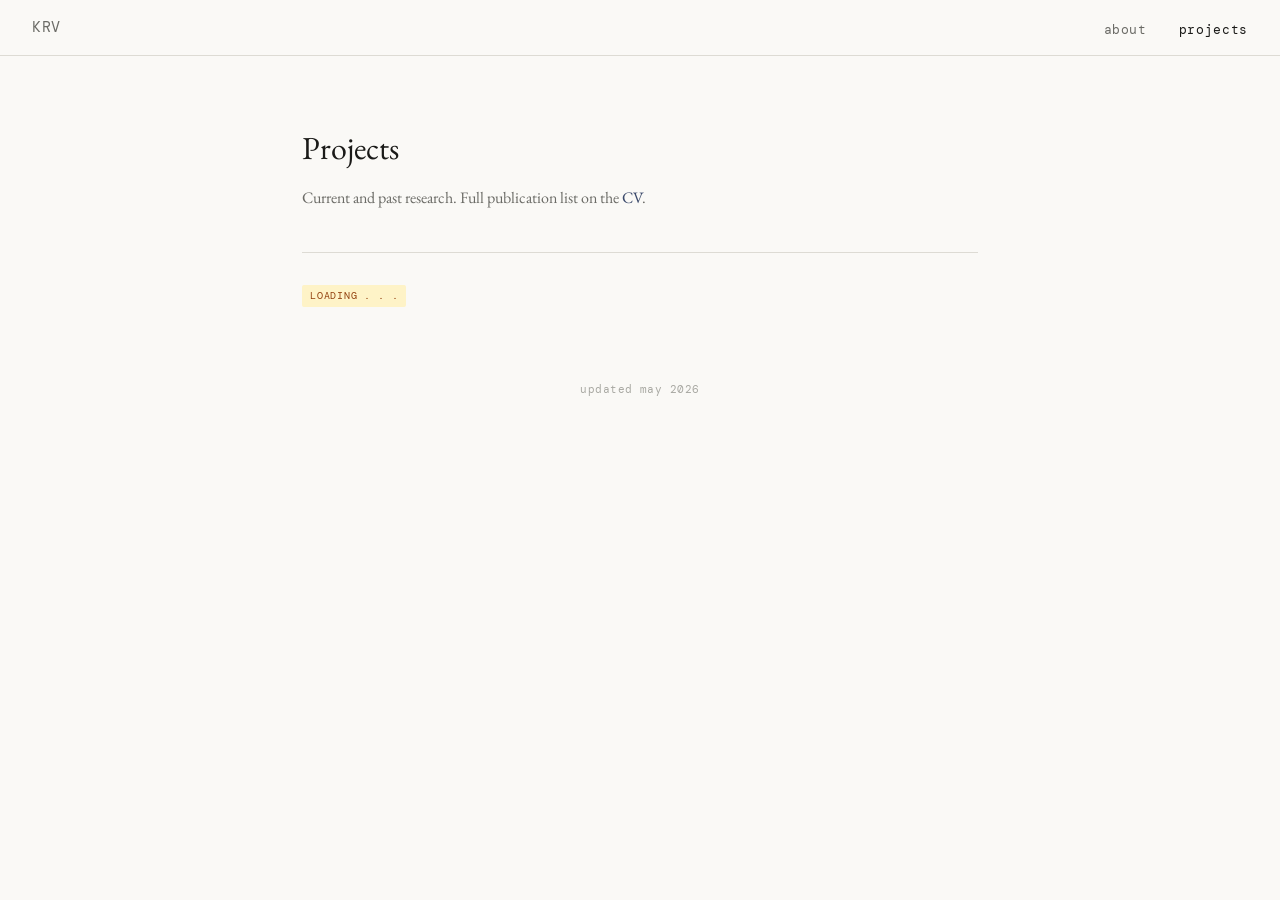
==== projects.html @ 8c597c9c "Update projects.html" ====
<!DOCTYPE html>
<html lang="en">
<head>
  <meta charset="UTF-8" />
  <meta name="viewport" content="width=device-width, initial-scale=1.0"/>
  <title>Projects — Kabir R. Vaidya</title>
  <link rel="stylesheet" href="style.css" />
</head>
<body>

<nav>
  <a href="index.html" class="nav-name">KRV</a>
  <ul class="nav-links">
    <li><a href="index.html">about</a></li>
    <!-- <li><a href="cv.html">cv</a></li> -->
    <li><a href="projects.html" class="active">projects</a></li>
  </ul>
</nav>

<main class="container">

  <div class="page-header">
      <div>
        <h1>Projects</h1>
        <p>Current and past research. Full publication list on the <a href="cv.pdf">CV</a>.</p>
      </div>
 </div>

   <!-- <div class="project-list"> -->
  
    <!-- ======== PROJECT 1 — ACTIVE ======== -->
    <!-- <div class="project"> -->
      <!-- <div class="project-meta"> -->
        <!-- <span class="project-status status-active">active</span> -->
        <!-- <span class="project-year">2026</span> -->
      <!-- </div> -->
      <!-- <h2>scrolly telling a theory paper</h2> -->
      <!-- <div class="project-tags"> -->
        <!-- <span class="tag">Political Economy</span> -->
        <!-- <span class="tag">Applied Microtheory</span> -->
        <!-- <span class="tag">Game Theory</span> -->
      <!-- </div> -->
      <!-- <p> -->
        <!-- I take a published economomic theory paper and convert it into a scrolly telling webpage.  -->
      <!-- </p> -->
      <!-- <div class = "project-links"> -->
        <!-- <a href="test.html" class="project-link" target="_blank" rel="noopener"> -->
           <!-- <svg viewBox="0 0 24 24" aria-hidden="true"> -->
              <!-- <path d="M14 3h7v7" fill="none" stroke="currentColor" stroke-width="2" -->
                    <!-- stroke-linecap="round" stroke-linejoin="round"/> -->
              <!-- <path d="M10 14L21 3" fill="none" stroke="currentColor" stroke-width="2" -->
                    <!-- stroke-linecap="round" stroke-linejoin="round"/> -->
              <!-- <path d="M21 14v4a3 3 0 0 1-3 3H6a3 3 0 0 1-3-3V6a3 3 0 0 1 3-3h4" -->
                    <!-- fill="none" stroke="currentColor" stroke-width="2" -->
                    <!-- stroke-linecap="round" stroke-linejoin="round"/> -->
            <!-- </svg> -->
      <!-- Take me there 1 -->
        <!-- </a> -->

         <!-- <a href="test2.html" class="project-link" target="_blank" rel="noopener"> -->
           <!-- <svg viewBox="0 0 24 24" aria-hidden="true"> -->
              <!-- <path d="M14 3h7v7" fill="none" stroke="currentColor" stroke-width="2" -->
                    <!-- stroke-linecap="round" stroke-linejoin="round"/> -->
              <!-- <path d="M10 14L21 3" fill="none" stroke="currentColor" stroke-width="2" -->
                    <!-- stroke-linecap="round" stroke-linejoin="round"/> -->
              <!-- <path d="M21 14v4a3 3 0 0 1-3 3H6a3 3 0 0 1-3-3V6a3 3 0 0 1 3-3h4" -->
                    <!-- fill="none" stroke="currentColor" stroke-width="2" -->
                    <!-- stroke-linecap="round" stroke-linejoin="round"/> -->
            <!-- </svg> -->
      <!-- Take me there 2 -->
        <!-- </a> -->
      <!-- <div class="project-links"> -->
        <!-- <a href="test.html" class="project-link" target="_blank" rel="noopener"> -->
          <!-- <svg viewBox="0 0 24 24" aria-hidden="true"> -->
            <!-- <path d="M9 19c-5 1.5-5-2.5-7-3m14 6v-3.87a3.37 3.37 0 0 0-.94-2.61c3.14-.35 6.44-1.54 6.44-7A5.44 5.44 0 0 0 20 4.77 5.07 5.07 0 0 0 19.91 1S18.73.65 16 2.48a13.38 13.38 0 0 0-7 0C6.27.65 5.09 1 5.09 1A5.07 5.07 0 0 0 5 4.77a5.44 5.44 0 0 0-1.5 3.78c0 5.42 3.3 6.61 6.44 7A3.37 3.37 0 0 0 9 18.13V22"/> -->
          <!-- </svg> -->
          <!-- take me there !! -->
        <!-- </a> -->
        <!-- <a href="#" class="project-link"> -->
          <!-- <svg viewBox="0 0 24 24" aria-hidden="true"> -->
            <!-- <path d="M14 2H6a2 2 0 0 0-2 2v16a2 2 0 0 0 2 2h12a2 2 0 0 0 2-2V8z"/> -->
            <!-- <polyline points="14 2 14 8 20 8"/> -->
          <!-- </svg> -->
          <!-- preprint -->
        <!-- </a> -->
      <!-- </div> -->
    <!-- </div> --> 

   <!-- ======== PROJECT  LOADING ======== -->
    <div class="project">
       <div class="project-meta">
          <span class="project-status status-ongoing">Loading . . . </span>
       </div>
    </div>  
    <!-- ======== PROJECT 2 — ACTIVE ======== -->
    <!-- <div class="project"> -->
      <!-- <div class="project-meta"> -->
        <!-- <span class="project-status status-active">active</span> -->
        <!-- <span class="project-year">2024 – present</span> -->
      <!-- </div> -->
      <!-- <h2>A Second Ongoing Collaboration</h2> -->
      <!-- <div class="project-tags"> -->
        <!-- <span class="tag">topic C</span> -->
        <!-- <span class="tag">collaborative</span> -->
      <!-- </div> -->
      <!-- <p> -->
        <!-- Brief description of a second project. Who are your collaborators? -->
        <!-- What stage is this work at? What are the expected outcomes? -->
      <!-- </p> -->
      <!-- <div class="project-links"> -->
        <!-- <a href="#" class="project-link"> -->
          <!-- <svg viewBox="0 0 24 24" aria-hidden="true"> -->
            <!-- <circle cx="12" cy="12" r="10"/> -->
            <!-- <line x1="2" y1="12" x2="22" y2="12"/> -->
            <!-- <path d="M12 2a15.3 15.3 0 0 1 4 10 15.3 15.3 0 0 1-4 10 15.3 15.3 0 0 1-4-10 15.3 15.3 0 0 1 4-10z"/> -->
          <!-- </svg> -->
          <!-- project page -->
        <!-- </a> -->
      <!-- </div> -->
    <!-- </div> -->
<!--  -->
  <!-- ======== PROJECT 3 — COMPLETE ======== -->
    <!-- <div class="project"> -->
      <!-- <div class="project-meta"> -->
        <!-- <span class="project-status status-complete">complete</span> -->
        <!-- <span class="project-year">2022 – 2024</span> -->
      <!-- </div> -->
      <!-- <h2>MSc or Undergraduate Project Title</h2> -->
      <!-- <div class="project-tags"> -->
        <!-- <span class="tag">topic D</span> -->
        <!-- <span class="tag">published</span> -->
      <!-- </div> -->
      <!-- <p> -->
        <!-- Describe a completed project — your MSc thesis, a published paper, or a finished -->
        <!-- side project. What did you find? Where was it published or presented? -->
      <!-- </p> -->
      <!-- <div class="project-links"> -->
        <!-- <a href="#" class="project-link"> -->
          <!-- <svg viewBox="0 0 24 24" aria-hidden="true"> -->
            <!-- <path d="M14 2H6a2 2 0 0 0-2 2v16a2 2 0 0 0 2 2h12a2 2 0 0 0 2-2V8z"/> -->
            <!-- <polyline points="14 2 14 8 20 8"/> -->
          <!-- </svg> -->
          <!-- paper -->
        <!-- </a> -->
        <!-- <a href="https://github.com/yourusername/old-project" class="project-link" target="_blank" rel="noopener"> -->
          <!-- <svg viewBox="0 0 24 24" aria-hidden="true"> -->
            <!-- <path d="M9 19c-5 1.5-5-2.5-7-3m14 6v-3.87a3.37 3.37 0 0 0-.94-2.61c3.14-.35 6.44-1.54 6.44-7A5.44 5.44 0 0 0 20 4.77 5.07 5.07 0 0 0 19.91 1S18.73.65 16 2.48a13.38 13.38 0 0 0-7 0C6.27.65 5.09 1 5.09 1A5.07 5.07 0 0 0 5 4.77a5.44 5.44 0 0 0-1.5 3.78c0 5.42 3.3 6.61 6.44 7A3.37 3.37 0 0 0 9 18.13V22"/> -->
          <!-- </svg> -->
          <!-- code -->
        <!-- </a> -->
      <!-- </div> -->
    <!-- </div> -->
<!--  -->
  </div>  <!-- closes project-list -->
</main>

<footer>
  updated may 2026
</footer>

</body>
</html>
---- style.css ----
/* ============================================
   ACADEMIC PERSONAL WEBSITE — style.css
   ============================================ */

@import url('https://fonts.googleapis.com/css2?family=EB+Garamond:ital,wght@0,400;0,500;1,400&family=DM+Mono:wght@400;500&display=swap');

/* ---- RESET & BASE ---- */
*, *::before, *::after {
  box-sizing: border-box;
  margin: 0;
  padding: 0;
}

:root {
  --ink:         #1a1a18;
  --ink-muted:   #6b6b66;
  --ink-faint:   #a8a8a2;
  --paper:       #faf9f6;
  --paper-warm:  #f2f0ea;
  --accent:      #3b4a6b;
  --accent-hover:#2a3756;
  --rule:        #dddbd4;
  --serif:       'EB Garamond', Georgia, serif;
  --mono:        'DM Mono', monospace;
}

html {
  scroll-behavior: smooth;
}

body {
  font-family: var(--serif);
  background: var(--paper);
  color: var(--ink);
  font-size: 18px;
  line-height: 1.75;
}

a {
  color: var(--accent);
  text-decoration: none;
  transition: color 0.15s;
}

a:hover {
  color: var(--accent-hover);
}

/* ---- NAVIGATION ---- */
nav {
  position: sticky;
  top: 0;
  z-index: 100;
  background: var(--paper);
  border-bottom: 1px solid var(--rule);
  padding: 0 2rem;
  display: flex;
  align-items: center;
  justify-content: space-between;
  height: 56px;
}

.nav-name {
  font-family: var(--mono);
  font-size: 15px;
  color: var(--ink-muted);
  letter-spacing: 0.04em;
  text-decoration: none;
}

.nav-links {
  display: flex;
  gap: 2rem;
  list-style: none;
}

.nav-links a {
  font-family: var(--mono);
  font-size: 13px;
  color: var(--ink-muted);
  letter-spacing: 0.05em;
  text-transform: lowercase;
}

.nav-links a:hover,
.nav-links a.active {
  color: var(--ink);
}

/* ---- LAYOUT ---- */
.container {
  max-width: 740px;
  margin: 0 auto;
  padding: 0 2rem;
}

/* ---- FOOTER ---- */
footer {
  text-align: center;
  padding: 2rem;
  font-family: var(--mono);
  font-size: 11px;
  color: var(--ink-faint);
  letter-spacing: 0.04em;
}

/* ============================================
   INDEX PAGE
   ============================================ */

.hero {
  padding: 5rem 0 4rem;
  border-bottom: 1px solid var(--rule);
}

.hero-inner {
  display: flex;
  align-items: flex-start;
  gap: 3rem;
}

/* ---- PHOTO ---- */
.photo-wrap {
  flex-shrink: 0;
}

.photo {
  width: 220px;
  height: 220px;
  border-radius: 200%;
  object-fit: cover;
  object-position: center;
  display: block;
  border: 1px solid var(--rule);
}

/* ---- HERO TEXT ---- */
.hero-text h1 {
  font-size: 2.4rem;
  font-weight: 400;
  line-height: 1.15;
  margin-bottom: 0.35rem;
  letter-spacing: -0.01em;
}

.hero-text .position {
  font-family: var(--mono);
  font-size: 13px;
  color: var(--ink-muted);
  letter-spacing: 0.04em;
  margin-bottom: 1.2rem;
}

.hero-text p {
  color: var(--ink-muted);
  font-size: 1rem;
  max-width: 480px;
}

/* ---- CONTACT LINKS ---- */
.contact-links {
  display: flex;
  flex-wrap: wrap;
  gap: 1.4rem;
  margin-top: 1.6rem;
}

.contact-link {
  display: inline-flex;
  align-items: center;
  gap: 0.45rem;
  font-family: var(--mono);
  font-size: 13px;
  color: var(--accent);
  letter-spacing: 0.02em;
}

.contact-link:hover {
  color: var(--accent-hover);
}

.contact-link svg {
  width: 16px;
  height: 16px;
  flex-shrink: 0;
  stroke: currentColor;
  fill: none;
  stroke-width: 1.8;
  stroke-linecap: round;
  stroke-linejoin: round;
}

/* ---- HOME SECTIONS ---- */
.home-section {
  padding: 3.5rem 0;
  border-bottom: 1px solid var(--rule);
}

.home-section:last-of-type {
  border-bottom: none;
}

.section-label {
  font-family: var(--mono);
  font-size: 11px;
  letter-spacing: 0.1em;
  text-transform: uppercase;
  color: var(--ink-faint);
  margin-bottom: 1.5rem;
}

/* ---- NEWS ---- */
.news-list {
  list-style: none;
}

.news-item {
  display: grid;
  grid-template-columns: 80px 1fr;
  gap: 0 1.5rem;
  padding: 0.6rem 0;
  border-top: 1px solid var(--rule);
  font-size: 0.95rem;
}

.news-date {
  font-family: var(--mono);
  font-size: 12px;
  color: var(--ink-faint);
  padding-top: 0.1rem;
  letter-spacing: 0.03em;
}

/* ============================================
   CV PAGE
   ============================================ */

.page-header {
  padding: 4rem 0 2.5rem;
  border-bottom: 1px solid var(--rule);
  display: flex;
  justify-content: space-between;
  align-items: flex-end;
}

.page-header h1 {
  font-size: 2rem;
  font-weight: 400;
}

.page-header p {
  color: var(--ink-muted);
  font-size: 1rem;
  margin-top: 0.5rem;
  max-width: 500px;
}

.download-link {
  display: inline-flex;
  align-items: center;
  gap: 0.4rem;
  font-family: var(--mono);
  font-size: 12px;
  color: var(--accent);
  letter-spacing: 0.03em;
}

.download-link:hover {
  color: var(--accent-hover);
}

.download-link svg {
  width: 14px;
  height: 14px;
  stroke: currentColor;
  fill: none;
  stroke-width: 1.8;
  stroke-linecap: round;
  stroke-linejoin: round;
}

/* ---- CV GRID ---- */
.cv-section {
  padding: 2.5rem 0;
  border-bottom: 1px solid var(--rule);
  display: grid;
  grid-template-columns: 140px 1fr;
  gap: 0 2rem;
}

.cv-section:last-of-type {
  border-bottom: none;
}

.cv-section-label {
  font-family: var(--mono);
  font-size: 11px;
  letter-spacing: 0.1em;
  text-transform: uppercase;
  color: var(--ink-faint);
  padding-top: 0.15rem;
}

/* ---- CV ENTRIES ---- */
.cv-entry {
  margin-bottom: 1.6rem;
}

.cv-entry:last-child {
  margin-bottom: 0;
}

.cv-entry-header {
  display: flex;
  justify-content: space-between;
  align-items: baseline;
  gap: 1rem;
}

.cv-entry-title {
  font-size: 1rem;
  font-weight: 500;
}

.cv-entry-date {
  font-family: var(--mono);
  font-size: 12px;
  color: var(--ink-faint);
  white-space: nowrap;
  letter-spacing: 0.03em;
}

.cv-entry-sub {
  color: var(--ink-muted);
  font-size: 0.95rem;
  font-style: italic;
}

.cv-entry-detail {
  color: var(--ink-muted);
  font-size: 0.9rem;
  margin-top: 0.2rem;
}

/* ---- PUBLICATIONS (CV) ---- */
.pub-entry {
  margin-bottom: 1.4rem;
  padding-left: 1rem;
  border-left: 2px solid var(--rule);
}

.pub-entry:last-child {
  margin-bottom: 0;
}

.pub-title {
  font-size: 1rem;
}

.pub-authors {
  font-size: 0.9rem;
  color: var(--ink-muted);
  font-style: italic;
}

.pub-venue {
  font-family: var(--mono);
  font-size: 12px;
  color: var(--ink-faint);
  letter-spacing: 0.02em;
}

.pub-link {
  font-family: var(--mono);
  font-size: 12px;
  color: var(--accent);
}

.pub-link:hover {
  text-decoration: underline;
}

/* ---- SKILLS (CV) ---- */
.skill-group {
  margin-bottom: 0.8rem;
  font-size: 0.95rem;
}

.skill-group:last-child {
  margin-bottom: 0;
}

.skill-group-name {
  font-family: var(--mono);
  font-size: 12px;
  color: var(--ink-faint);
  display: inline-block;
  width: 90px;
}

/* ============================================
   PROJECTS PAGE
   ============================================ */

.project-list {
  padding: 2.5rem 0;
}

.project {
  padding: 2rem 0;
  border-bottom: 1px solid var(--rule);
}

.project:first-child {
  padding-top: 0;
}

.project:last-child {
  border-bottom: none;
}

.project-meta {
  display: flex;
  align-items: center;
  gap: 0.8rem;
  margin-bottom: 0.6rem;
}

.project-status {
  font-family: var(--mono);
  font-size: 10px;
  letter-spacing: 0.08em;
  text-transform: uppercase;
  padding: 2px 8px;
  border-radius: 2px;
}

.status-active {
  background: #e8f0e8;
  color: #3a6b3a;
}

.status-ongoing {
  background: #fef3c7;
  color: #92400e;
}

.status-complete {
  background: var(--paper-warm);
  color: var(--ink-faint);
}

.project-year {
  font-family: var(--mono);
  font-size: 12px;
  color: var(--ink-faint);
  letter-spacing: 0.03em;
}

.project h2 {
  font-size: 1.25rem;
  font-weight: 500;
  line-height: 1.3;
  margin-bottom: 0.6rem;
}

.project-tags {
  display: flex;
  flex-wrap: wrap;
  gap: 0.4rem;
  margin-bottom: 0.8rem;
}

.tag {
  font-family: var(--mono);
  font-size: 11px;
  color: var(--ink-faint);
  border: 1px solid var(--rule);
  padding: 1px 7px;
  border-radius: 2px;
  letter-spacing: 0.03em;
}

.project p {
  color: var(--ink-muted);
  font-size: 0.97rem;
}

.project-links {
  display: flex;
  gap: 1.2rem;
  margin-top: 0.9rem;
}

.project-link {
  display: inline-flex;
  align-items: center;
  gap: 0.35rem;
  font-family: var(--mono);
  font-size: 12px;
  color: var(--accent);
  letter-spacing: 0.02em;
}

.project-link:hover {
  color: var(--accent-hover);
}

.project-link svg {
  width: 13px;
  height: 13px;
  stroke: currentColor;
  fill: none;
  stroke-width: 1.8;
  stroke-linecap: round;
  stroke-linejoin: round;
}

/* ============================================
   RESPONSIVE
   ============================================ */

@media (max-width: 600px) {
  .nav-name        { display: none; }
  .hero            { padding: 3rem 0 2.5rem; }
  .hero-inner      { flex-direction: column; gap: 1.5rem; }
  .hero-text h1    { font-size: 1.9rem; }
  .page-header     { flex-direction: column; gap: 1rem; align-items: flex-start; }
  .cv-section      { grid-template-columns: 1fr; }
  .cv-section-label{ margin-bottom: 0.8rem; }
}
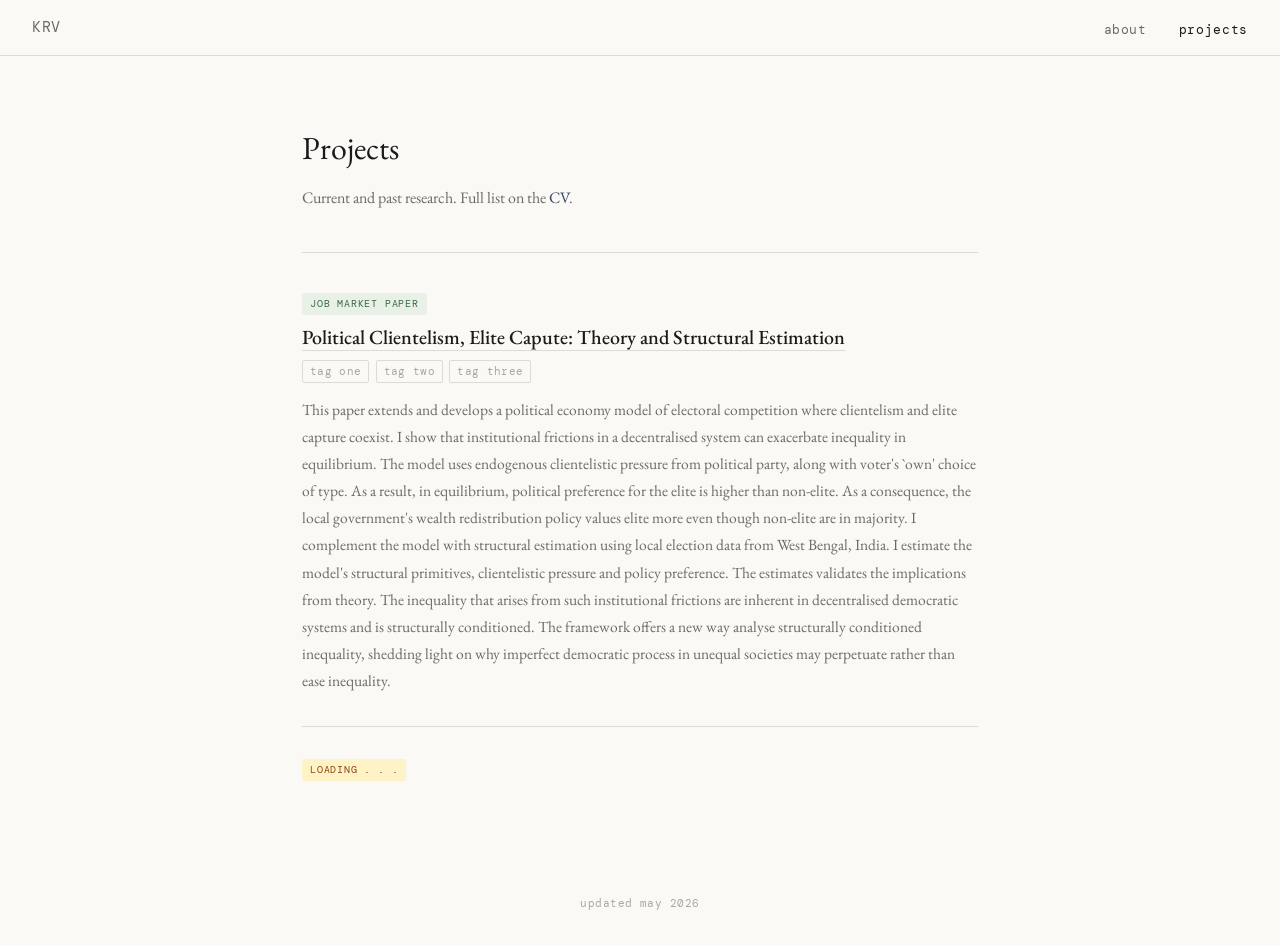
==== commit 1ded7595: "Update projects.html" ====
--- a/projects.html
+++ b/projects.html
@@ -22,70 +22,34 @@
   <div class="page-header">
       <div>
         <h1>Projects</h1>
-        <p>Current and past research. Full publication list on the <a href="cv.pdf">CV</a>.</p>
+        <p>Current and past research. Full list on the <a href="cv.pdf">CV</a>.</p>
       </div>
  </div>
 
-   <!-- <div class="project-list"> -->
-  
-    <!-- ======== PROJECT 1 — ACTIVE ======== -->
-    <!-- <div class="project"> -->
-      <!-- <div class="project-meta"> -->
-        <!-- <span class="project-status status-active">active</span> -->
-        <!-- <span class="project-year">2026</span> -->
-      <!-- </div> -->
-      <!-- <h2>scrolly telling a theory paper</h2> -->
-      <!-- <div class="project-tags"> -->
-        <!-- <span class="tag">Political Economy</span> -->
-        <!-- <span class="tag">Applied Microtheory</span> -->
-        <!-- <span class="tag">Game Theory</span> -->
-      <!-- </div> -->
-      <!-- <p> -->
-        <!-- I take a published economomic theory paper and convert it into a scrolly telling webpage.  -->
-      <!-- </p> -->
-      <!-- <div class = "project-links"> -->
-        <!-- <a href="test.html" class="project-link" target="_blank" rel="noopener"> -->
-           <!-- <svg viewBox="0 0 24 24" aria-hidden="true"> -->
-              <!-- <path d="M14 3h7v7" fill="none" stroke="currentColor" stroke-width="2" -->
-                    <!-- stroke-linecap="round" stroke-linejoin="round"/> -->
-              <!-- <path d="M10 14L21 3" fill="none" stroke="currentColor" stroke-width="2" -->
-                    <!-- stroke-linecap="round" stroke-linejoin="round"/> -->
-              <!-- <path d="M21 14v4a3 3 0 0 1-3 3H6a3 3 0 0 1-3-3V6a3 3 0 0 1 3-3h4" -->
-                    <!-- fill="none" stroke="currentColor" stroke-width="2" -->
-                    <!-- stroke-linecap="round" stroke-linejoin="round"/> -->
-            <!-- </svg> -->
-      <!-- Take me there 1 -->
-        <!-- </a> -->
+  <div class="project-list">
 
-         <!-- <a href="test2.html" class="project-link" target="_blank" rel="noopener"> -->
-           <!-- <svg viewBox="0 0 24 24" aria-hidden="true"> -->
-              <!-- <path d="M14 3h7v7" fill="none" stroke="currentColor" stroke-width="2" -->
-                    <!-- stroke-linecap="round" stroke-linejoin="round"/> -->
-              <!-- <path d="M10 14L21 3" fill="none" stroke="currentColor" stroke-width="2" -->
-                    <!-- stroke-linecap="round" stroke-linejoin="round"/> -->
-              <!-- <path d="M21 14v4a3 3 0 0 1-3 3H6a3 3 0 0 1-3-3V6a3 3 0 0 1 3-3h4" -->
-                    <!-- fill="none" stroke="currentColor" stroke-width="2" -->
-                    <!-- stroke-linecap="round" stroke-linejoin="round"/> -->
-            <!-- </svg> -->
-      <!-- Take me there 2 -->
-        <!-- </a> -->
-      <!-- <div class="project-links"> -->
-        <!-- <a href="test.html" class="project-link" target="_blank" rel="noopener"> -->
-          <!-- <svg viewBox="0 0 24 24" aria-hidden="true"> -->
-            <!-- <path d="M9 19c-5 1.5-5-2.5-7-3m14 6v-3.87a3.37 3.37 0 0 0-.94-2.61c3.14-.35 6.44-1.54 6.44-7A5.44 5.44 0 0 0 20 4.77 5.07 5.07 0 0 0 19.91 1S18.73.65 16 2.48a13.38 13.38 0 0 0-7 0C6.27.65 5.09 1 5.09 1A5.07 5.07 0 0 0 5 4.77a5.44 5.44 0 0 0-1.5 3.78c0 5.42 3.3 6.61 6.44 7A3.37 3.37 0 0 0 9 18.13V22"/> -->
-          <!-- </svg> -->
-          <!-- take me there !! -->
-        <!-- </a> -->
-        <!-- <a href="#" class="project-link"> -->
-          <!-- <svg viewBox="0 0 24 24" aria-hidden="true"> -->
-            <!-- <path d="M14 2H6a2 2 0 0 0-2 2v16a2 2 0 0 0 2 2h12a2 2 0 0 0 2-2V8z"/> -->
-            <!-- <polyline points="14 2 14 8 20 8"/> -->
-          <!-- </svg> -->
-          <!-- preprint -->
-        <!-- </a> -->
-      <!-- </div> -->
-    <!-- </div> --> 
-
+      <!-- ======== JOB MARKET PAPER ======== -->
+      <div class="project">
+        <div class="project-meta">
+          <span class="project-status status-active">job market paper</span>
+      </div>
+        <h2><a href="jmp.pdf" target="_blank" rel="noopener" style="color: inherit; text-decoration: none; border-bottom: 1px solid var(--rule);">Political Clientelism, Elite Capute: Theory and Structural Estimation</a></h2>
+        <div class="project-tags">
+            <span class="tag">tag one</span>
+            <span class="tag">tag two</span>
+            <span class="tag">tag three</span>
+        </div>
+          <p style="margin-top: 0.8rem;">
+            This paper extends and develops a political economy model of electoral competition where clientelism and elite capture coexist. 
+            I show that institutional frictions in a decentralised system can exacerbate inequality in equilibrium.  
+            The model uses endogenous clientelistic pressure from political party, along with voter's `own' choice of type. 
+            As a result, in equilibrium, political preference for the elite is higher than non-elite. 
+            As a consequence, the local government's wealth redistribution policy values elite more even though non-elite are in majority.  
+            I complement the model with structural estimation using local election data from West Bengal, India. I estimate the model's structural primitives, clientelistic pressure and policy preference. 
+            The estimates validates the implications from theory. The inequality that arises from such institutional frictions are inherent in decentralised  democratic systems and is structurally conditioned.
+            The framework offers a new way analyse structurally conditioned inequality, shedding light on why imperfect democratic process in unequal societies may perpetuate rather than ease inequality.
+        </p>
+    </div>
    <!-- ======== PROJECT  LOADING ======== -->
     <div class="project">
        <div class="project-meta">
--- a/style.css
+++ b/style.css
@@ -125,8 +125,8 @@
 }
 
 .photo {
-  width: 220px;
-  height: 220px;
+  width: 210px;
+  height: 210px;
   border-radius: 200%;
   object-fit: cover;
   object-position: center;
@@ -154,7 +154,8 @@
 .hero-text p {
   color: var(--ink-muted);
   font-size: 1rem;
-  max-width: 480px;
+  max-width: 500px;
+  text-align: justify;
 }
 
 /* ---- CONTACT LINKS ---- */
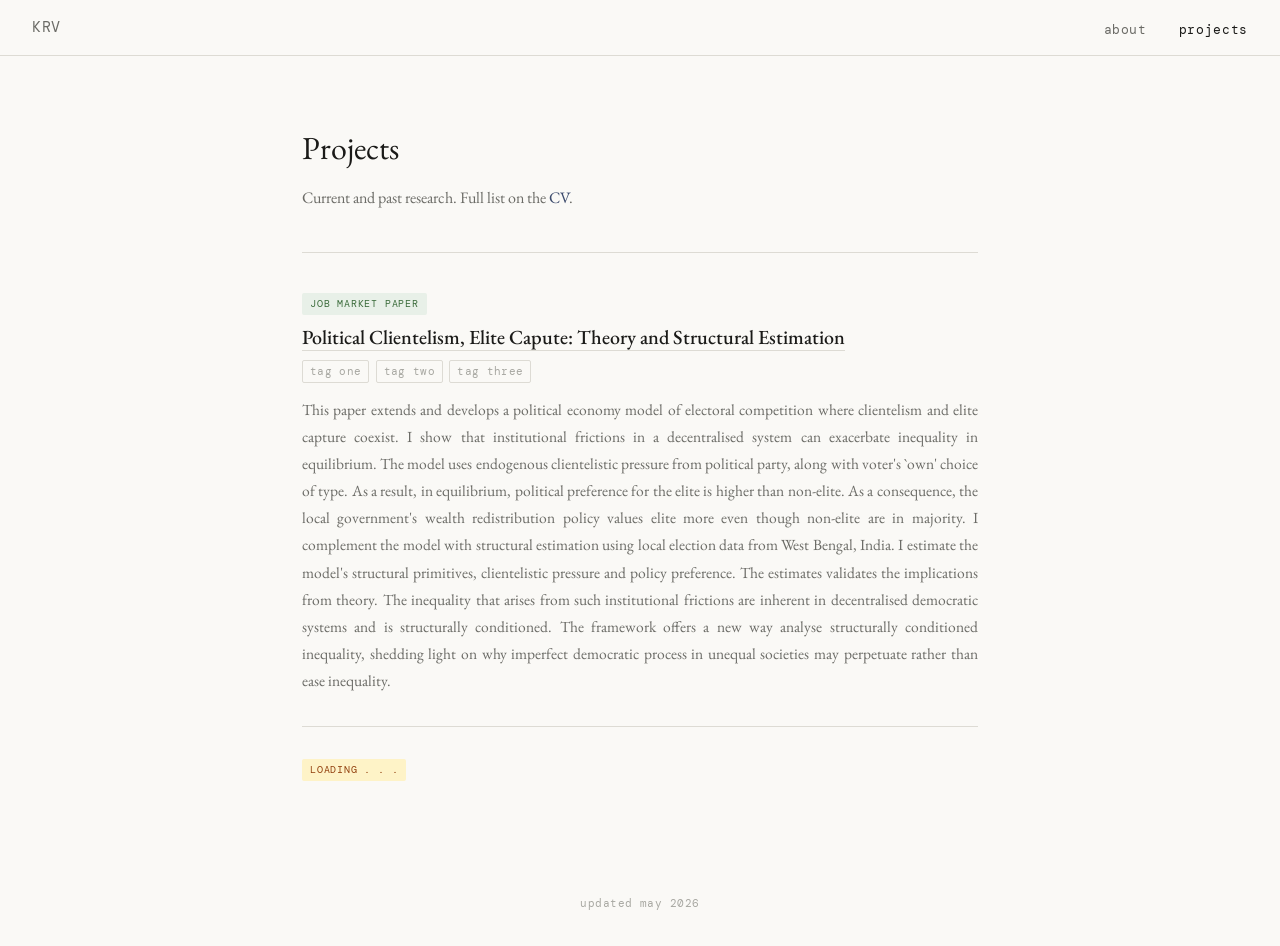
==== commit fdce87ef: "Update projects.html" ====
--- a/projects.html
+++ b/projects.html
@@ -39,7 +39,7 @@
             <span class="tag">tag two</span>
             <span class="tag">tag three</span>
         </div>
-          <p style="margin-top: 0.8rem;">
+          <p style="margin-top: 0.8rem; text-align: justify; ">
             This paper extends and develops a political economy model of electoral competition where clientelism and elite capture coexist. 
             I show that institutional frictions in a decentralised system can exacerbate inequality in equilibrium.  
             The model uses endogenous clientelistic pressure from political party, along with voter's `own' choice of type. 
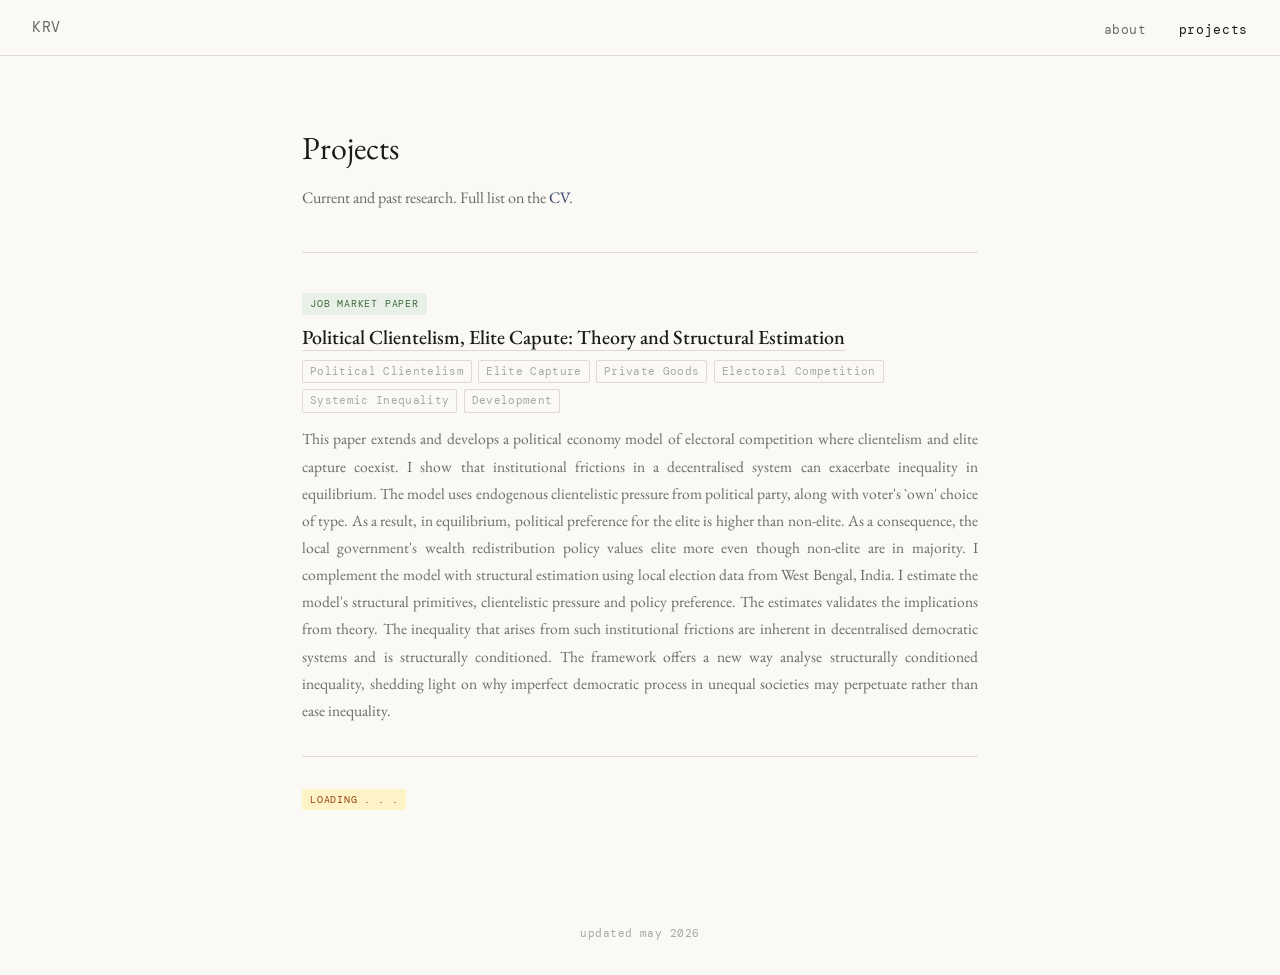
==== commit b2a701ac: "Update projects.html" ====
--- a/projects.html
+++ b/projects.html
@@ -35,9 +35,13 @@
       </div>
         <h2><a href="jmp.pdf" target="_blank" rel="noopener" style="color: inherit; text-decoration: none; border-bottom: 1px solid var(--rule);">Political Clientelism, Elite Capute: Theory and Structural Estimation</a></h2>
         <div class="project-tags">
-            <span class="tag">tag one</span>
-            <span class="tag">tag two</span>
-            <span class="tag">tag three</span>
+            <span class="tag">Political Clientelism</span>
+            <span class="tag">Elite Capture</span>
+            <span class="tag">Private Goods</span>
+            <span class="tag">Electoral Competition</span>
+            <span class="tag">Systemic Inequality</span>
+            <span class="tag">Development</span>
+          
         </div>
           <p style="margin-top: 0.8rem; text-align: justify; ">
             This paper extends and develops a political economy model of electoral competition where clientelism and elite capture coexist. 
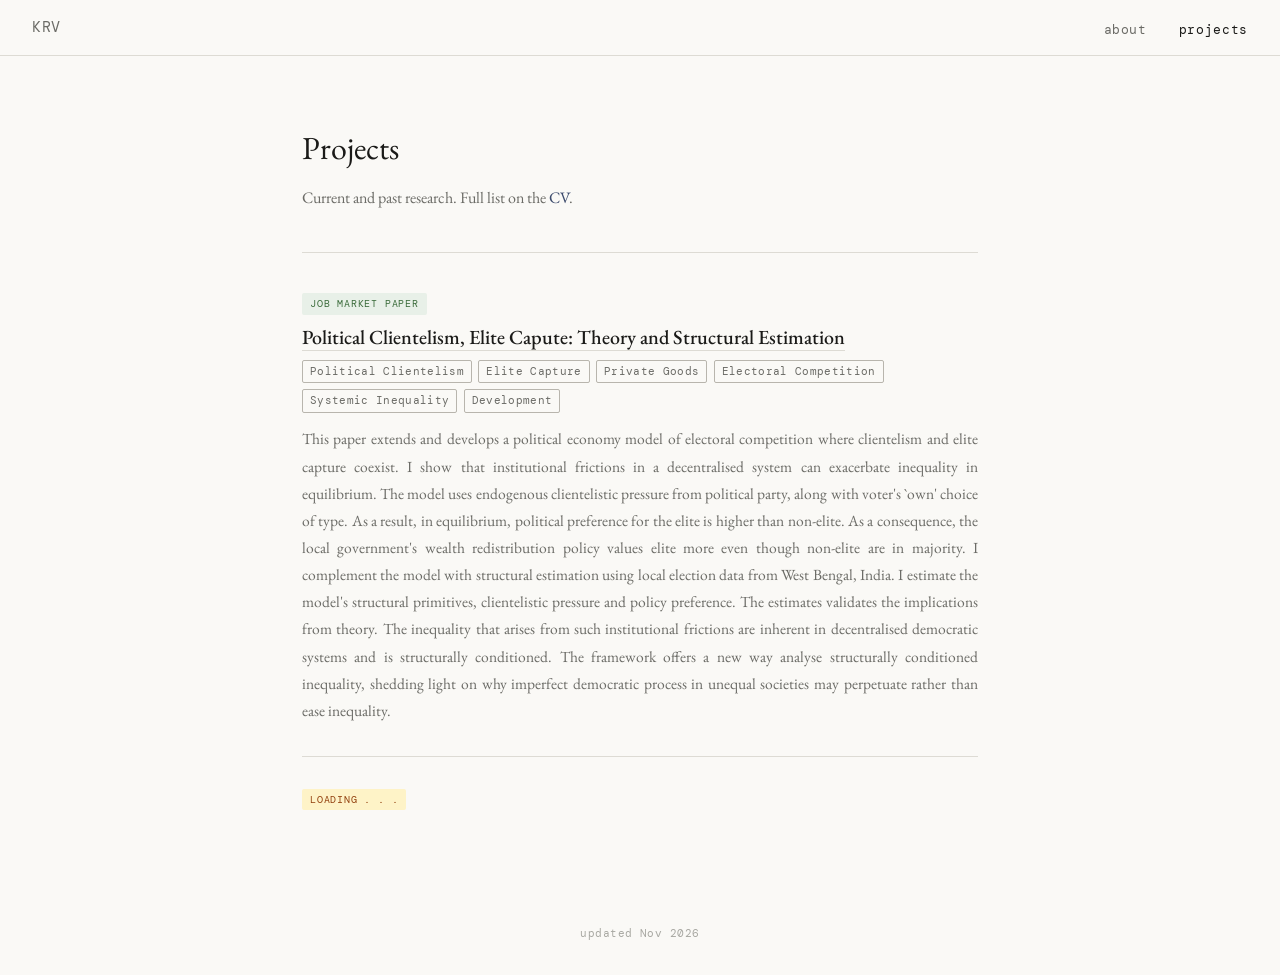
==== commit 5861fba5: "Update projects.html" ====
--- a/projects.html
+++ b/projects.html
@@ -123,7 +123,7 @@
 </main>
 
 <footer>
-  updated may 2026
+  updated Nov 2026
 </footer>
 
 </body>
--- a/style.css
+++ b/style.css
@@ -475,8 +475,8 @@
 .tag {
   font-family: var(--mono);
   font-size: 11px;
-  color: var(--ink-faint);
-  border: 1px solid var(--rule);
+  color: var(--ink-muted);
+  border: 1px solid #b8b5ad;
   padding: 1px 7px;
   border-radius: 2px;
   letter-spacing: 0.03em;
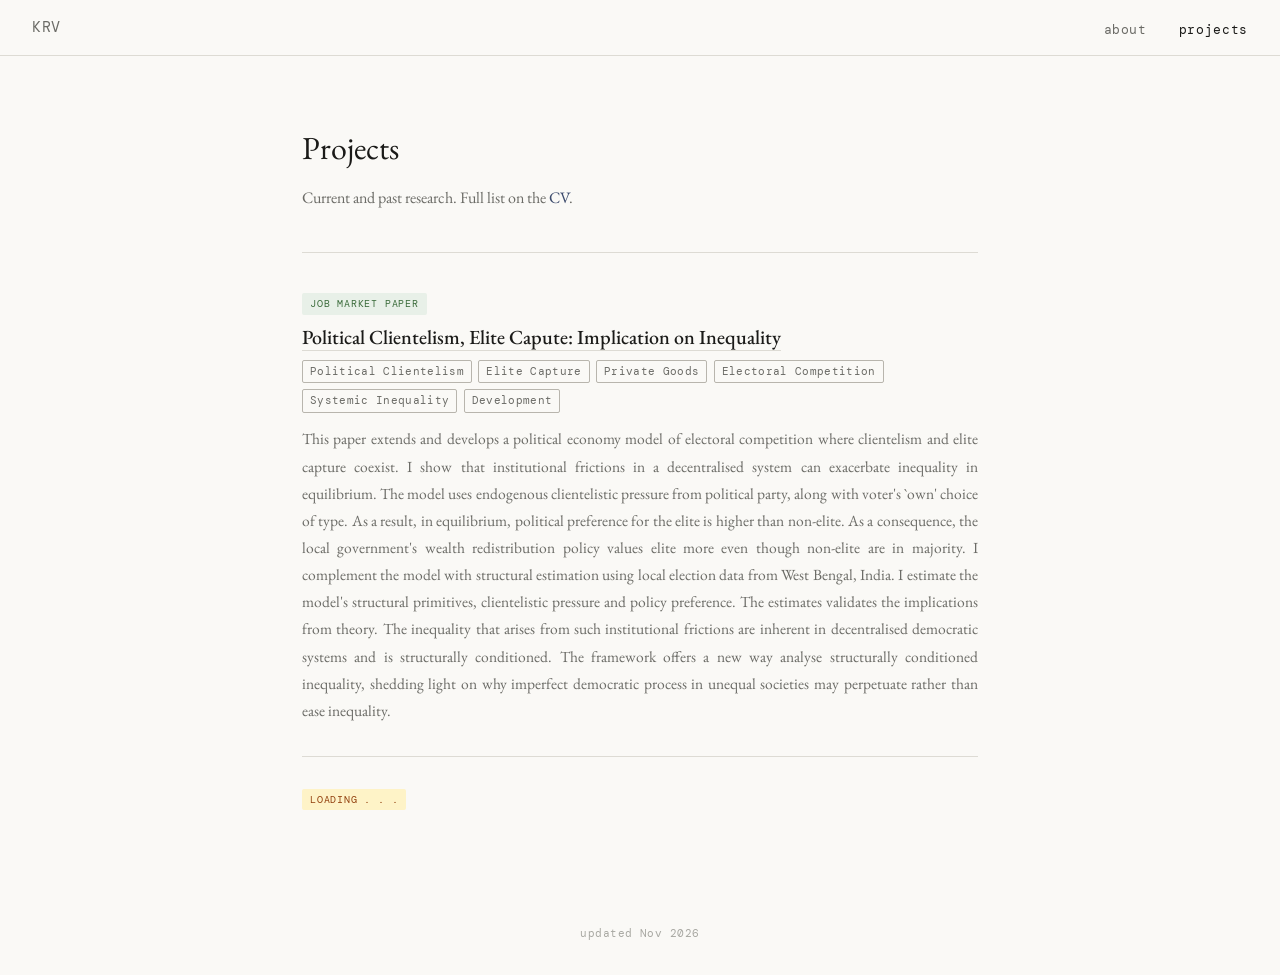
==== commit 08f44d65: "Update projects.html" ====
--- a/projects.html
+++ b/projects.html
@@ -33,7 +33,7 @@
         <div class="project-meta">
           <span class="project-status status-active">job market paper</span>
       </div>
-        <h2><a href="jmp.pdf" target="_blank" rel="noopener" style="color: inherit; text-decoration: none; border-bottom: 1px solid var(--rule);">Political Clientelism, Elite Capute: Theory and Structural Estimation</a></h2>
+        <h2><a href="Job_Market_Paper.pdf" target="_blank" rel="noopener" style="color: inherit; text-decoration: none; border-bottom: 1px solid var(--rule);">Political Clientelism, Elite Capute: Implication on Inequality</a></h2>
         <div class="project-tags">
             <span class="tag">Political Clientelism</span>
             <span class="tag">Elite Capture</span>
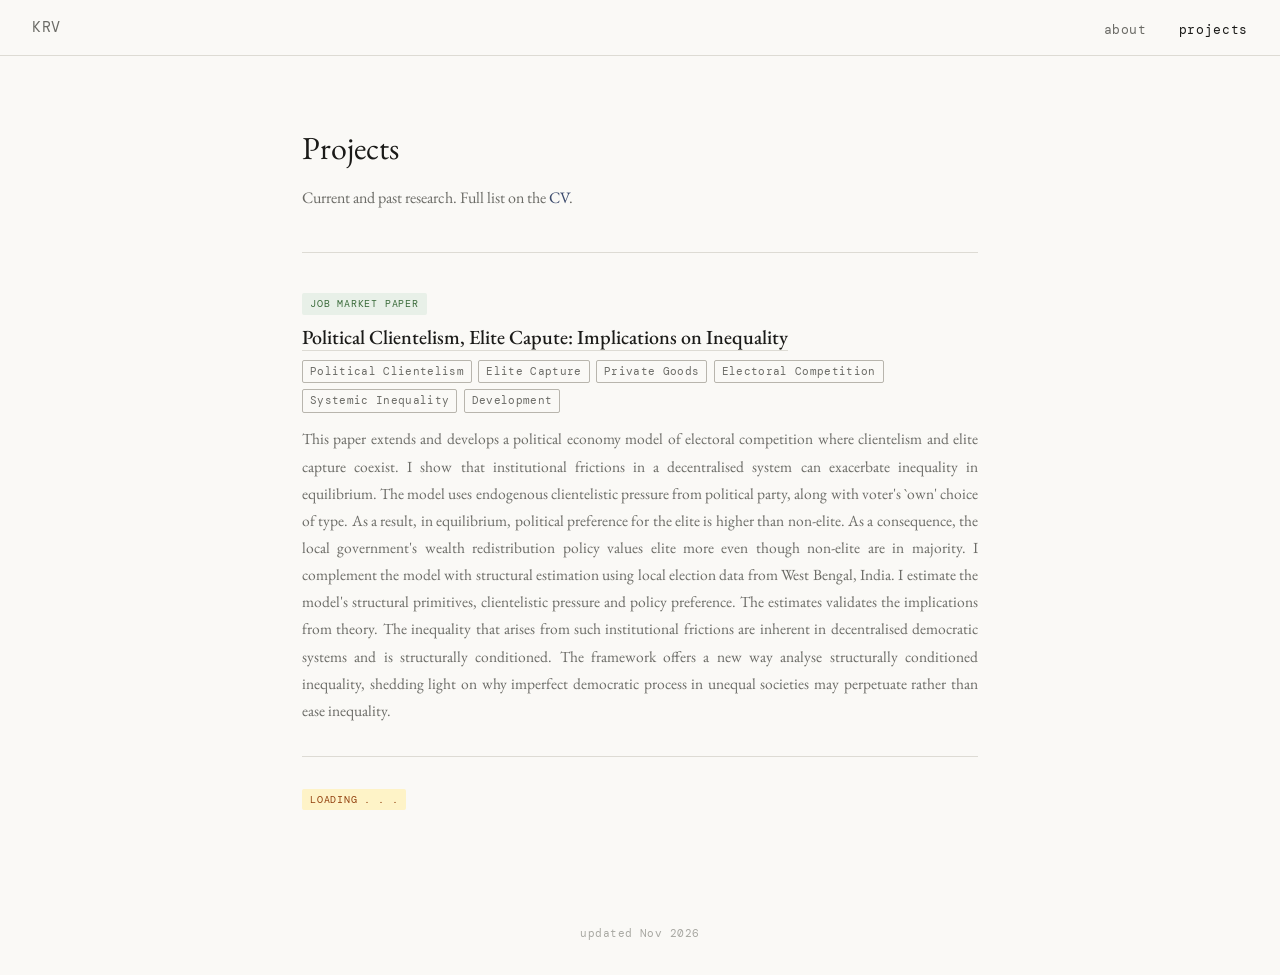
==== commit a105fb94: "Update projects.html" ====
--- a/projects.html
+++ b/projects.html
@@ -33,7 +33,7 @@
         <div class="project-meta">
           <span class="project-status status-active">job market paper</span>
       </div>
-        <h2><a href="Job_Market_Paper.pdf" target="_blank" rel="noopener" style="color: inherit; text-decoration: none; border-bottom: 1px solid var(--rule);">Political Clientelism, Elite Capute: Implication on Inequality</a></h2>
+        <h2><a href="Job_Market_Paper.pdf" target="_blank" rel="noopener" style="color: inherit; text-decoration: none; border-bottom: 1px solid var(--rule);">Political Clientelism, Elite Capute: Implications on Inequality</a></h2>
         <div class="project-tags">
             <span class="tag">Political Clientelism</span>
             <span class="tag">Elite Capture</span>
